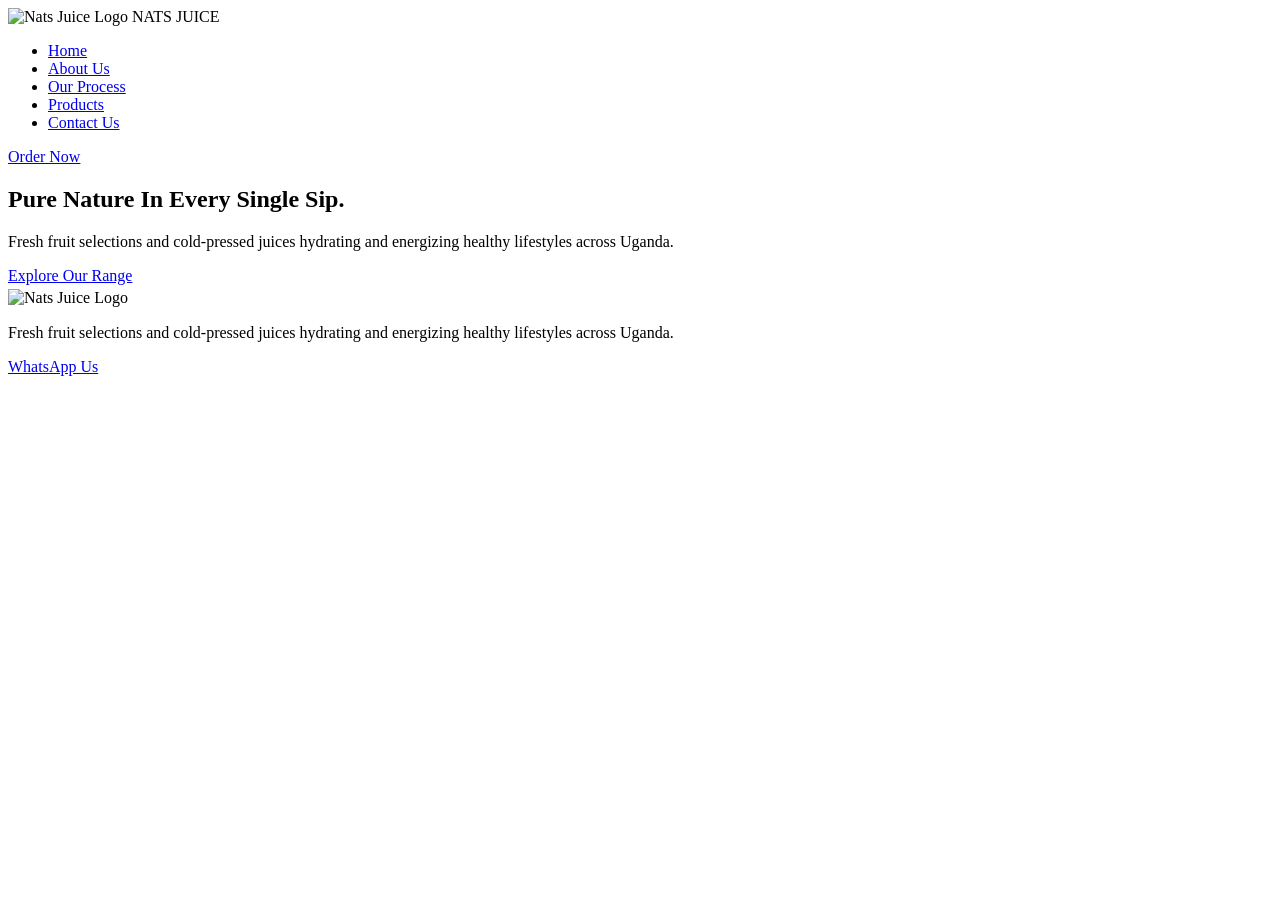
==== nracheal/index.html @ 3270e114 "Add files via upload" ====
<!DOCTYPE html>
<html lang="en">
<head>
    <meta charset="UTF-8">
    <meta name="viewport" content="width=device-width, initial-scale=1.0">
    <title>NATS JUICE | Fresh Fruits & Natural Juices</title>
    <link rel="stylesheet" href="style.css">
</head>
<body>

    <header class="main-header">
        <div class="container header-flex">
            <div class="logo">
                <img src="images/logo.png" alt="Nats Juice Logo" class="logo-img">
                <span class="logo-text">NATS JUICE</span>
            </div>
            <nav class="nav-menu">
                <ul>
                    <li><a href="index.html" class="active">Home</a></li>
                    <li><a href="about.html">About Us</a></li>
                    <li><a href="process.html">Our Process</a></li>
                    <li><a href="products.html">Products</a></li>
                    <li><a href="contact.html">Contact Us</a></li>
                </ul>
            </nav>
            <div class="header-cta">
                <a href="contact.html" class="btn-cta">Order Now</a>
            </div>
        </div>
    </header>

    <section class="hero-section">
        <div class="hero-overlay"></div>
        <div class="container hero-content">
            <h1>Pure Nature In Every Single Sip.</h1>
            <p>Fresh fruit selections and cold-pressed juices hydrating and energizing healthy lifestyles across Uganda.</p>
            <a href="products.html" class="btn-cta">Explore Our Range</a>
        </div>
    </section>

    <footer class="footer-compact">
        <div class="container footer-flex-compact">
            <div class="footer-brand-compact">
                <div class="logo">
                    <img src="images/logo.png" alt="Nats Juice Logo" class="logo-img" style="height: 32px;">
                    <span class="logo-text" style="color: #ffffff; font-size: 20px;">NATS JUICE</span>
                </div>
                <p>Fresh fruit selections and cold-pressed juices hydrating and energizing healthy lifestyles across Uganda.</p>
            </div>
            <div class="footer-socials-compact">
                <div class="social-icons-compact">
                    <a href="https://wa.me/256778732386" target="_blank" class="social-btn-compact whatsapp" aria-label="WhatsApp">
                        WhatsApp Us
                    </a>
                </div>
            </div>
        </div>
    </footer>

</body>
</html>
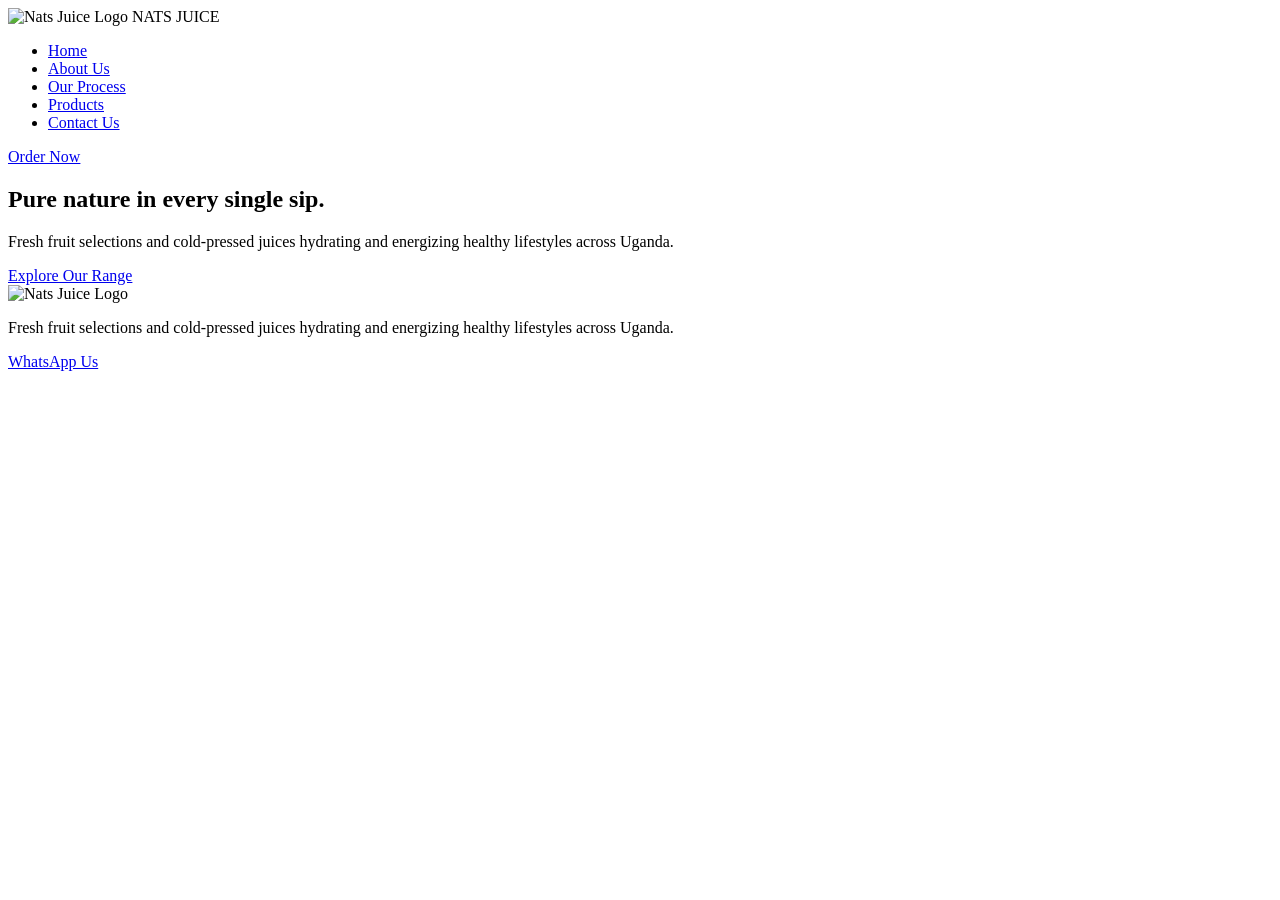
==== commit 6a7805d8: "Update index.html" ====
--- a/nracheal/index.html
+++ b/nracheal/index.html
@@ -8,6 +8,7 @@
 </head>
 <body>
 
+    <!-- Main Navigation Bar Layout -->
     <header class="main-header">
         <div class="container header-flex">
             <div class="logo">
@@ -29,21 +30,23 @@
         </div>
     </header>
 
+    <!-- Interactive Bold Hero Section -->
     <section class="hero-section">
         <div class="hero-overlay"></div>
         <div class="container hero-content">
-            <h1>Pure Nature In Every Single Sip.</h1>
+            <h1>Pure nature in every single sip.</h1>
             <p>Fresh fruit selections and cold-pressed juices hydrating and energizing healthy lifestyles across Uganda.</p>
             <a href="products.html" class="btn-cta">Explore Our Range</a>
         </div>
     </section>
 
+    <!-- Clean Footer Elements -->
     <footer class="footer-compact">
         <div class="container footer-flex-compact">
             <div class="footer-brand-compact">
                 <div class="logo">
-                    <img src="images/logo.png" alt="Nats Juice Logo" class="logo-img" style="height: 32px;">
-                    <span class="logo-text" style="color: #ffffff; font-size: 20px;">NATS JUICE</span>
+                    <img src="images/logo.png" alt="Nats Juice Logo" class="logo-img">
+                    <span class="logo-text" style="color: #ffffff;">NATS JUICE</span>
                 </div>
                 <p>Fresh fruit selections and cold-pressed juices hydrating and energizing healthy lifestyles across Uganda.</p>
             </div>
@@ -58,4 +61,4 @@
     </footer>
 
 </body>
-</html>+</html>
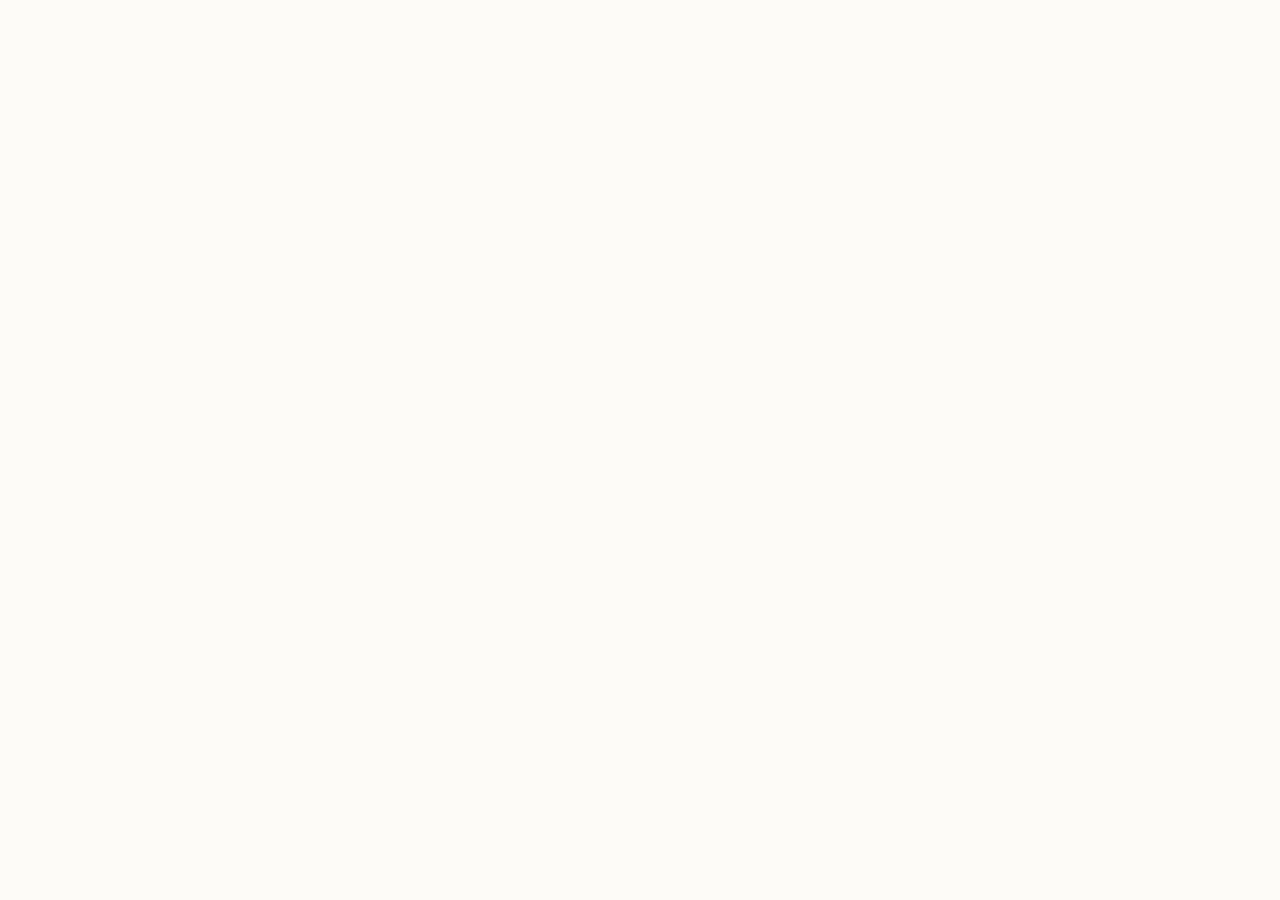
==== commit 3c370706: "Update index.html" ====
--- a/nracheal/index.html
+++ b/nracheal/index.html
@@ -3,62 +3,377 @@
 <head>
     <meta charset="UTF-8">
     <meta name="viewport" content="width=device-width, initial-scale=1.0">
-    <title>NATS JUICE | Fresh Fruits & Natural Juices</title>
-    <link rel="stylesheet" href="style.css">
-</head>
-<body>
-
-    <!-- Main Navigation Bar Layout -->
-    <header class="main-header">
-        <div class="container header-flex">
-            <div class="logo">
-                <img src="images/logo.png" alt="Nats Juice Logo" class="logo-img">
-                <span class="logo-text">NATS JUICE</span>
-            </div>
-            <nav class="nav-menu">
-                <ul>
-                    <li><a href="index.html" class="active">Home</a></li>
-                    <li><a href="about.html">About Us</a></li>
-                    <li><a href="process.html">Our Process</a></li>
-                    <li><a href="products.html">Products</a></li>
-                    <li><a href="contact.html">Contact Us</a></li>
-                </ul>
-            </nav>
-            <div class="header-cta">
-                <a href="contact.html" class="btn-cta">Order Now</a>
-            </div>
-        </div>
-    </header>
-
-    <!-- Interactive Bold Hero Section -->
-    <section class="hero-section">
-        <div class="hero-overlay"></div>
-        <div class="container hero-content">
-            <h1>Pure nature in every single sip.</h1>
-            <p>Fresh fruit selections and cold-pressed juices hydrating and energizing healthy lifestyles across Uganda.</p>
-            <a href="products.html" class="btn-cta">Explore Our Range</a>
-        </div>
-    </section>
-
-    <!-- Clean Footer Elements -->
-    <footer class="footer-compact">
-        <div class="container footer-flex-compact">
-            <div class="footer-brand-compact">
-                <div class="logo">
-                    <img src="images/logo.png" alt="Nats Juice Logo" class="logo-img">
-                    <span class="logo-text" style="color: #ffffff;">NATS JUICE</span>
-                </div>
-                <p>Fresh fruit selections and cold-pressed juices hydrating and energizing healthy lifestyles across Uganda.</p>
-            </div>
-            <div class="footer-socials-compact">
-                <div class="social-icons-compact">
-                    <a href="https://wa.me/256778732386" target="_blank" class="social-btn-compact whatsapp" aria-label="WhatsApp">
-                        WhatsApp Us
-                    </a>
-                </div>
-            </div>
-        </div>
-    </footer>
-
-</body>
-</html>
+    <title>NATS JUICE | Pure Farm To Bottle</title>
+    <style>
+        /* ==========================================================================
+           1. VARIABLES, BASE RESET & FONTS
+           ========================================================================== */
+        :root {
+            --primary-color: #2e7d32;     /* Fresh Leaf Green */
+            --secondary-color: #e48114;   /* Brand Orange */
+            --dark-color: #2d241e;        /* Earthy Charcoal */
+            --light-bg: #fdfbf7;          /* Clean Off-white */
+            --white: #ffffff;
+            --transition: all 0.3s cubic-bezier(0.25, 0.8, 0.25, 1);
+            --max-width: 1200px;
+        }
+
+        * {
+            margin: 0;
+            padding: 0;
+            box-sizing: border-box;
+            scroll-behavior: smooth;
+        }
+
+        body {
+            font-family: 'Segoe UI', system-ui, -apple-system, sans-serif;
+            line-height: 1.6;
+            color: var(--dark-color);
+            background-color: var(--light-bg);
+        }
+
+        .container {
+            width: 90%;
+            max-width: var(--max-width);
+            margin: 0 auto;
+        }
+
+        a {
+            text-decoration: none;
+            color: inherit;
+            transition: var(--transition);
+        }
+
+        ul {
+            list-style: none;
+        }
+
+        img {
+            max-width: 100%;
+            height: auto;
+            display: block;
+        }
+
+        section {
+            padding: 5rem 0;
+        }
+
+        /* ==========================================================================
+           2. REUSABLE COMPONENTS (BUTTONS & HEADINGS)
+           ========================================================================== */
+        .btn-cta {
+            display: inline-block;
+            padding: 0.9rem 2.2rem;
+            background-color: var(--secondary-color);
+            color: var(--white);
+            border-radius: 50px;
+            font-weight: 700;
+            text-transform: uppercase;
+            font-size: 0.85rem;
+            letter-spacing: 1px;
+            border: none;
+            cursor: pointer;
+            box-shadow: 0 4px 15px rgba(228, 129, 20, 0.3);
+        }
+
+        .btn-cta:hover {
+            background-color: #c96f0e;
+            transform: translateY(-2px);
+            box-shadow: 0 6px 20px rgba(228, 129, 20, 0.4);
+        }
+
+        .section-title {
+            font-size: 2.5rem;
+            text-align: center;
+            color: var(--primary-color);
+            margin-bottom: 1rem;
+            position: relative;
+            font-weight: 800;
+        }
+
+        .section-subtitle {
+            text-align: center;
+            max-width: 600px;
+            margin: 0 auto 3.5rem auto;
+            font-size: 1.1rem;
+            color: #665c54;
+        }
+
+        /* ==========================================================================
+           3. FIXED STICKY HEADER
+           ========================================================================== */
+        .main-header {
+            background-color: rgba(255, 255, 255, 0.96);
+            box-shadow: 0 2px 20px rgba(0, 0, 0, 0.05);
+            position: sticky;
+            top: 0;
+            z-index: 1000;
+            padding: 0.6rem 0;
+            backdrop-filter: blur(5px);
+        }
+
+        .header-flex {
+            display: flex;
+            justify-content: space-between;
+            align-items: center;
+        }
+
+        .logo {
+            display: flex;
+            align-items: center;
+            gap: 0.6rem;
+        }
+
+        .logo-img {
+            height: 48px;
+            width: auto;
+        }
+
+        .logo-text {
+            font-size: 1.4rem;
+            font-weight: 900;
+            color: var(--dark-color);
+            letter-spacing: 0.5px;
+        }
+        
+        .logo-text span {
+            color: var(--secondary-color);
+        }
+
+        .nav-menu ul {
+            display: flex;
+            gap: 2.2rem;
+        }
+
+        .nav-menu a {
+            font-weight: 600;
+            color: #5d534a;
+            padding: 0.5rem 0;
+            position: relative;
+            font-size: 0.95rem;
+        }
+
+        .nav-menu a:hover {
+            color: var(--primary-color);
+        }
+
+        .nav-menu a::after {
+            content: '';
+            position: absolute;
+            bottom: -2px;
+            left: 0;
+            width: 0;
+            height: 3px;
+            background-color: var(--primary-color);
+            border-radius: 2px;
+            transition: var(--transition);
+        }
+
+        .nav-menu a:hover::after {
+            width: 100%;
+        }
+
+        /* ==========================================================================
+           4. HERO SECTION
+           ========================================================================== */
+        .hero-section {
+            position: relative;
+            height: 85vh;
+            min-height: 550px;
+            background: url('home.jpg') no-repeat center center/cover;
+            display: flex;
+            align-items: center;
+        }
+
+        .hero-overlay {
+            position: absolute;
+            top: 0;
+            left: 0;
+            width: 100%;
+            height: 100%;
+            background: linear-gradient(135deg, rgba(0, 0, 0, 0.75) 0%, rgba(0, 0, 0, 0.3) 100%);
+            z-index: 1;
+        }
+
+        .hero-content {
+            position: relative;
+            z-index: 2;
+            color: var(--white);
+            max-width: 700px;
+        }
+
+        .hero-content h1 {
+            font-size: 3.8rem;
+            font-weight: 900;
+            line-height: 1.15;
+            margin-bottom: 1.5rem;
+            text-shadow: 0 4px 10px rgba(0,0,0,0.2);
+        }
+
+        .hero-content p {
+            font-size: 1.3rem;
+            margin-bottom: 2.5rem;
+            opacity: 0.95;
+            font-weight: 400;
+        }
+
+        /* ==========================================================================
+           5. ABOUT SECTION (SPLIT SPLASH)
+           ========================================================================== */
+        .about-section {
+            background-color: var(--white);
+        }
+
+        .grid-split {
+            display: grid;
+            grid-template-columns: 1fr 1fr;
+            gap: 4rem;
+            align-items: center;
+        }
+
+        .about-img-container img {
+            border-radius: 16px;
+            box-shadow: 0 10px 30px rgba(0,0,0,0.08);
+            width: 100%;
+            object-fit: cover;
+            height: 400px;
+        }
+
+        .about-text h3 {
+            font-size: 2rem;
+            color: var(--dark-color);
+            margin-bottom: 1.2rem;
+            font-weight: 800;
+        }
+
+        .about-text p {
+            font-size: 1.1rem;
+            color: #555;
+            margin-bottom: 1.5rem;
+        }
+
+        /* ==========================================================================
+           6. OUR PROCESS SECTION
+           ========================================================================== */
+        .process-section {
+            background-color: #f4eee7;
+        }
+
+        .process-banner {
+            width: 100%;
+            height: 350px;
+            object-fit: cover;
+            border-radius: 16px;
+            margin-bottom: 3rem;
+            box-shadow: 0 10px 25px rgba(0,0,0,0.05);
+        }
+
+        .process-steps {
+            display: grid;
+            grid-template-columns: repeat(3, 1fr);
+            gap: 2rem;
+        }
+
+        .step-card {
+            background: var(--white);
+            padding: 2.5rem 2rem;
+            border-radius: 12px;
+            text-align: center;
+            box-shadow: 0 4px 15px rgba(0,0,0,0.02);
+            transition: var(--transition);
+        }
+
+        .step-card:hover {
+            transform: translateY(-5px);
+            box-shadow: 0 10px 25px rgba(0,0,0,0.06);
+        }
+
+        .step-num {
+            width: 50px;
+            height: 50px;
+            background-color: var(--primary-color);
+            color: var(--white);
+            border-radius: 50%;
+            display: flex;
+            align-items: center;
+            justify-content: center;
+            font-size: 1.3rem;
+            font-weight: 700;
+            margin: 0 auto 1.5rem auto;
+        }
+
+        .step-card h4 {
+            font-size: 1.3rem;
+            margin-bottom: 0.8rem;
+            color: var(--dark-color);
+        }
+
+        /* ==========================================================================
+           7. PRODUCTS SECTION (STYLIZED PLACEHOLDERS)
+           ========================================================================== */
+        .products-section {
+            background-color: var(--white);
+        }
+
+        .products-grid {
+            display: grid;
+            grid-template-columns: repeat(3, 1fr);
+            gap: 2.5rem;
+        }
+
+        .product-card {
+            background: var(--light-bg);
+            border-radius: 16px;
+            overflow: hidden;
+            box-shadow: 0 4px 15px rgba(0,0,0,0.03);
+            border: 1px solid #f0e9e1;
+            transition: var(--transition);
+        }
+
+        .product-card:hover {
+            transform: scale(1.02);
+            box-shadow: 0 12px 30px rgba(0,0,0,0.08);
+        }
+
+        .product-visual {
+            height: 240px;
+            background: linear-gradient(to bottom, #fff5eb, #ffedd5);
+            display: flex;
+            align-items: center;
+            justify-content: center;
+            font-size: 4rem;
+        }
+
+        .product-info {
+            padding: 1.8rem;
+            text-align: center;
+        }
+
+        .product-info h4 {
+            font-size: 1.4rem;
+            margin-bottom: 0.5rem;
+            color: var(--dark-color);
+        }
+
+        .product-info p {
+            font-size: 0.95rem;
+            color: #666;
+            margin-bottom: 1.2rem;
+        }
+
+        .product-price {
+            font-size: 1.3rem;
+            font-weight: 800;
+            color: var(--primary-color);
+        }
+
+        /* ==========================================================================
+           8. CONTACT SECTION
+           ========================================================================== */
+        .contact-section {
+            background: linear-gradient(rgba(244, 238, 231, 0.9), rgba(244, 238, 231, 0.9)), url('contact.jpg') no-repeat center center/cover;
+        }
+
+        .contact-box {
+            background-color: var(--white);
+            max-width:
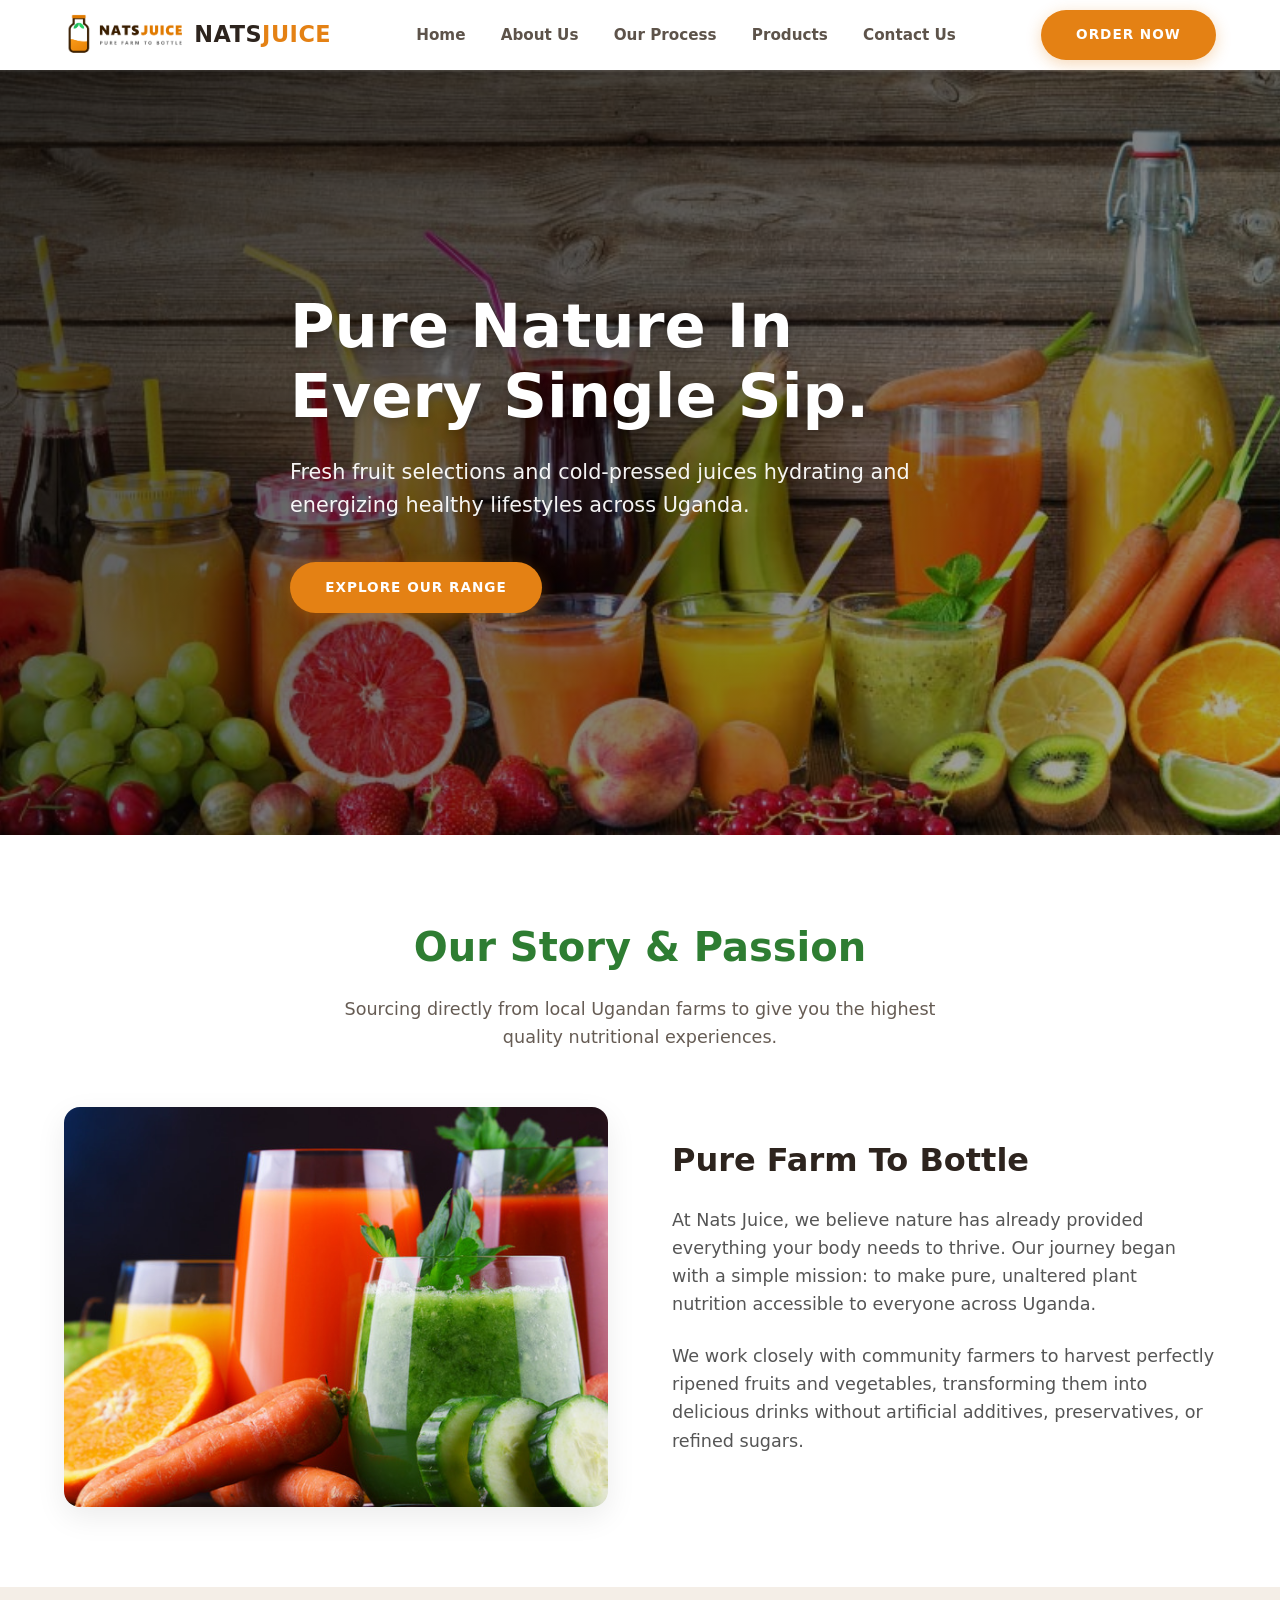
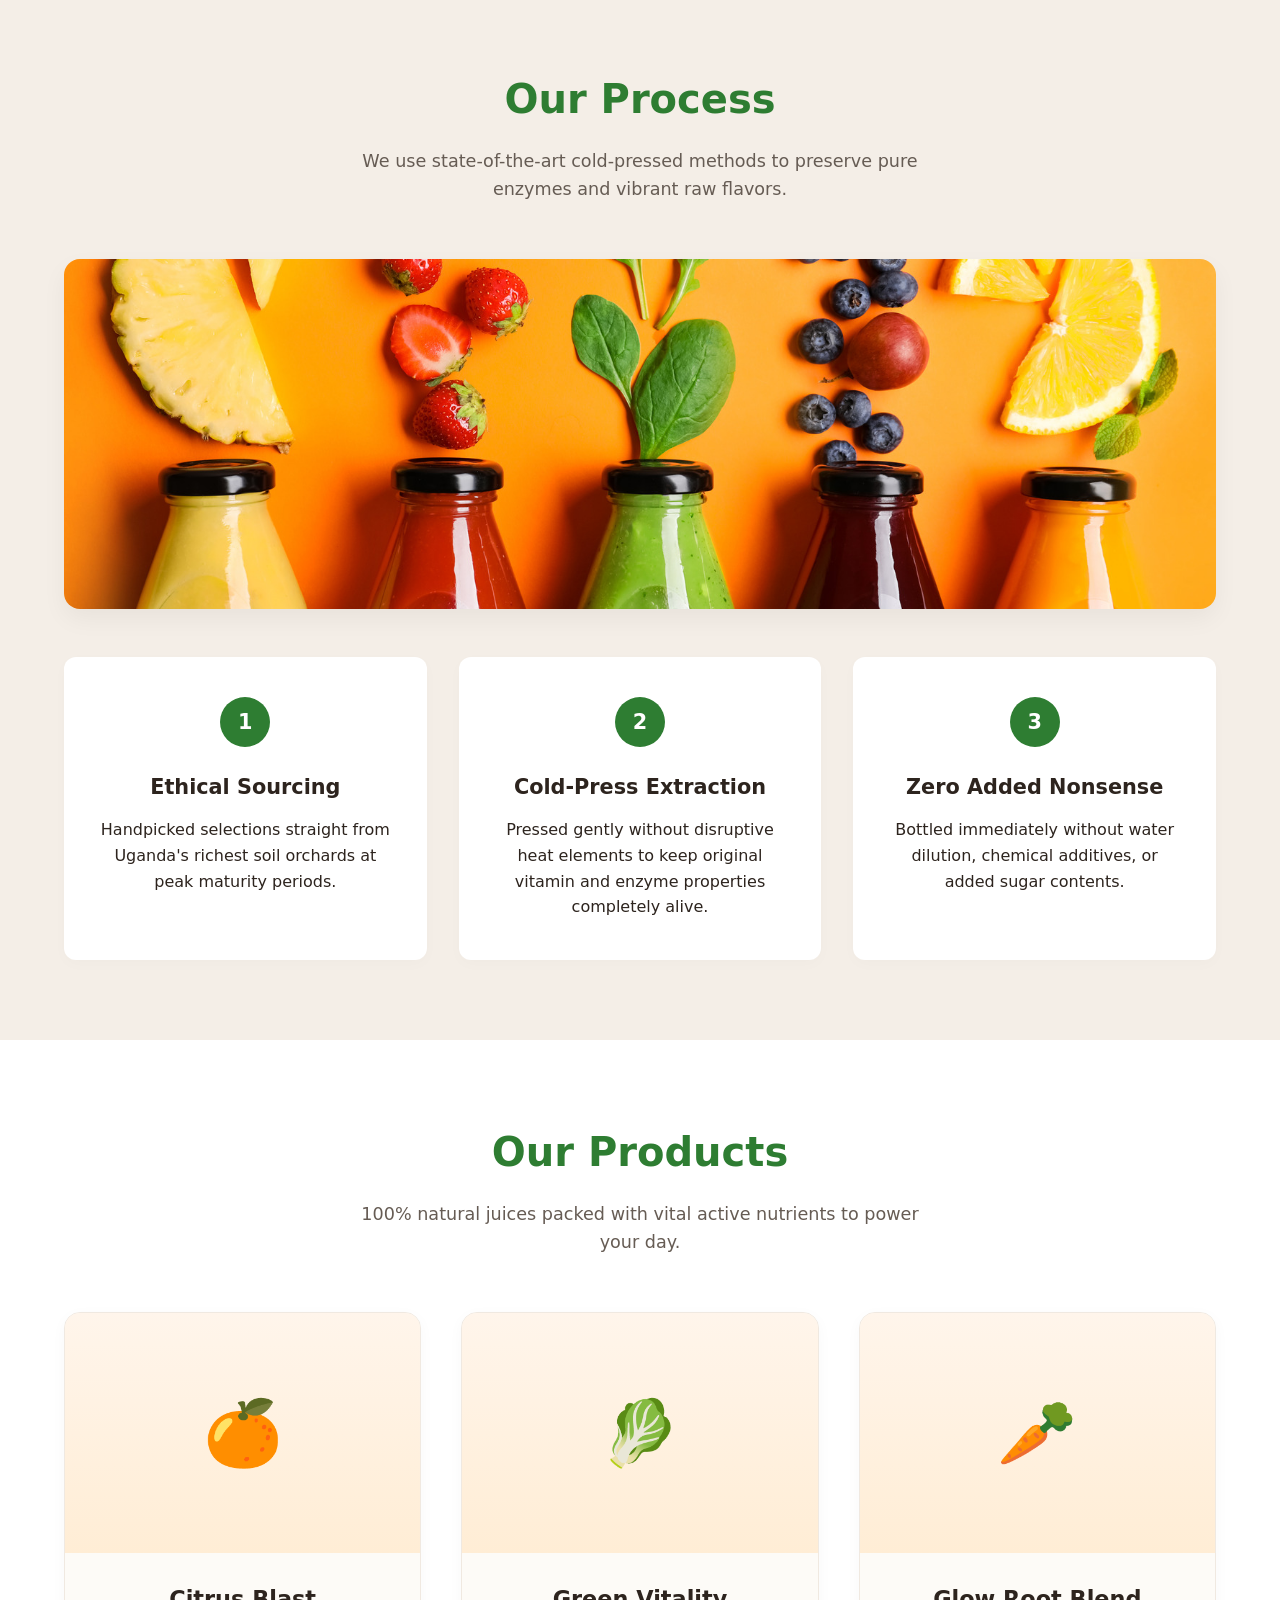
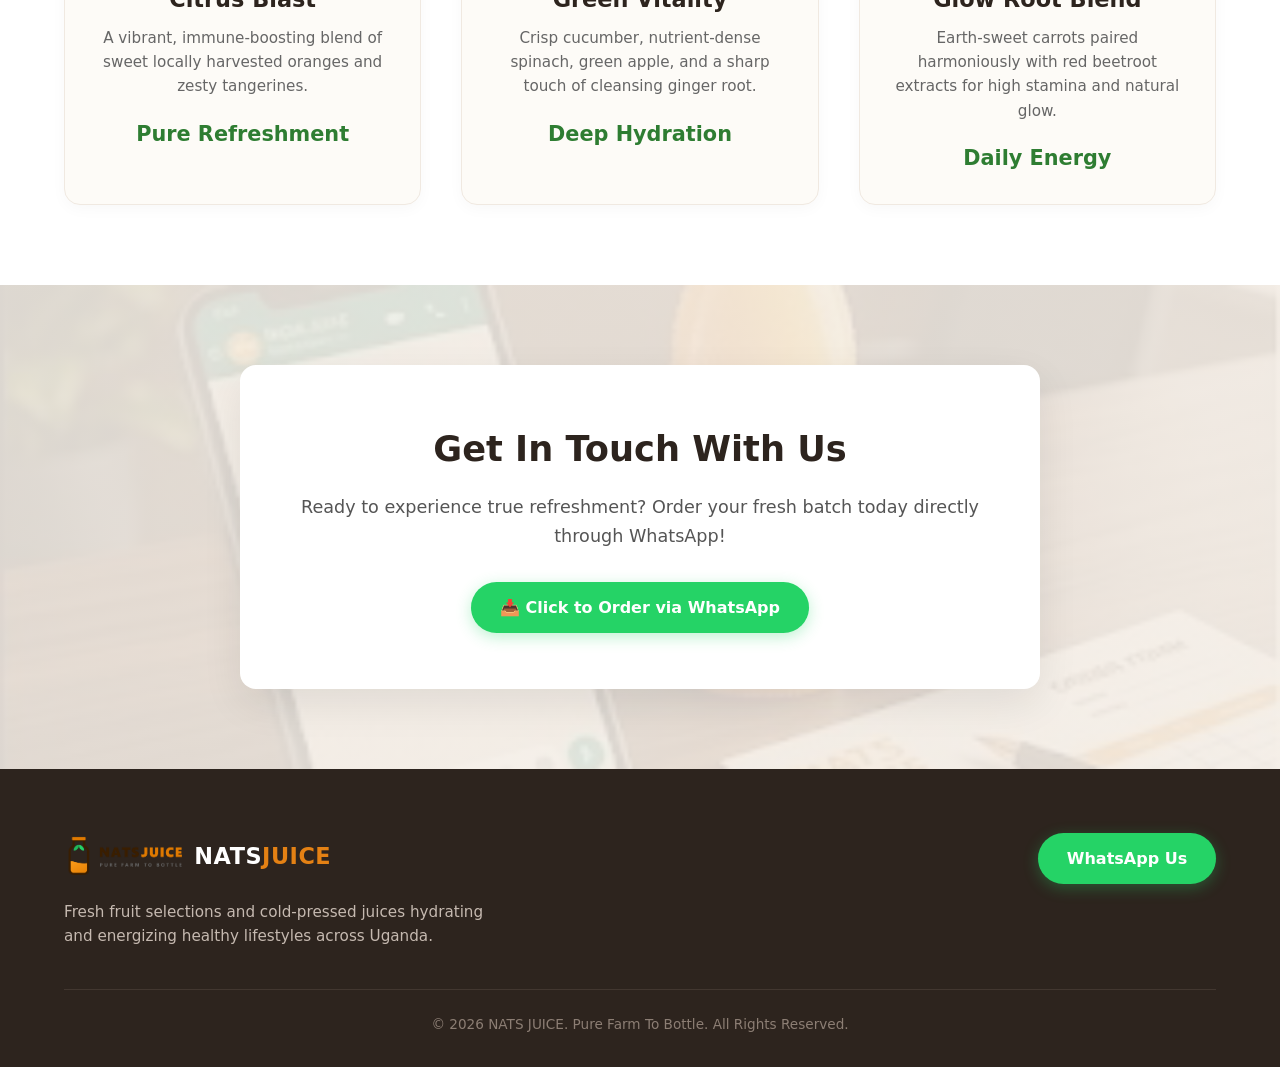
==== commit 61125fb6: "Update index.html" ====
--- a/nracheal/index.html
+++ b/nracheal/index.html
@@ -376,4 +376,269 @@
 
         .contact-box {
             background-color: var(--white);
-            max-width:
+            max-width: 800px;
+            margin: 0 auto;
+            border-radius: 16px;
+            overflow: hidden;
+            box-shadow: 0 15px 40px rgba(0,0,0,0.08);
+        }
+
+        .contact-content {
+            padding: 3.5rem;
+            text-align: center;
+        }
+
+        .contact-content h3 {
+            font-size: 2.2rem;
+            margin-bottom: 1rem;
+            color: var(--dark-color);
+        }
+
+        .contact-content p {
+            margin-bottom: 2rem;
+            color: #555;
+            font-size: 1.1rem;
+        }
+
+        /* ==========================================================================
+           9. COMPACT FOOTER
+           ========================================================================== */
+        .footer-compact {
+            background-color: var(--dark-color);
+            color: #c5b9b0;
+            padding: 4rem 0 2rem 0;
+        }
+
+        .footer-flex-compact {
+            display: flex;
+            justify-content: space-between;
+            align-items: flex-start;
+            gap: 3rem;
+            flex-wrap: wrap;
+            border-bottom: 1px solid #423730;
+            padding-bottom: 2.5rem;
+            margin-bottom: 1.5rem;
+        }
+
+        .footer-brand-compact {
+            max-width: 450px;
+        }
+
+        .footer-brand-compact p {
+            margin-top: 1.2rem;
+            font-size: 0.95rem;
+            line-height: 1.6;
+        }
+
+        .social-btn-compact.whatsapp {
+            display: inline-flex;
+            align-items: center;
+            background-color: #25d366;
+            color: var(--white);
+            padding: 0.8rem 1.8rem;
+            border-radius: 30px;
+            font-weight: 700;
+            font-size: 1rem;
+            box-shadow: 0 4px 15px rgba(37, 211, 102, 0.3);
+        }
+
+        .social-btn-compact.whatsapp:hover {
+            background-color: #1ebd58;
+            transform: translateY(-2px);
+        }
+
+        .footer-copy {
+            text-align: center;
+            font-size: 0.85rem;
+            color: #8c7e74;
+        }
+
+        /* ==========================================================================
+           10. RESPONSIVE MEDIA QUERIES
+           ========================================================================== */
+        @media (max-width: 992px) {
+            .grid-split {
+                grid-template-columns: 1fr;
+                gap: 2.5rem;
+            }
+            .process-steps, .products-grid {
+                grid-template-columns: repeat(2, 1fr);
+            }
+            .hero-content h1 { font-size: 3rem; }
+        }
+
+        @media (max-width: 768px) {
+            .header-flex {
+                flex-direction: column;
+                gap: 1.2rem;
+                padding: 1rem 0;
+            }
+            .nav-menu ul {
+                gap: 1.2rem;
+                flex-wrap: wrap;
+                justify-content: center;
+            }
+            .header-cta { display: none; }
+            .hero-section { height: 70vh; }
+            .hero-content h1 { font-size: 2.4rem; }
+            .process-steps, .products-grid {
+                grid-template-columns: 1fr;
+            }
+            .contact-content { padding: 2rem; }
+            .footer-flex-compact {
+                flex-direction: column;
+                align-items: center;
+                text-align: center;
+            }
+        }
+    </style>
+</head>
+<body>
+
+    <header class="main-header">
+        <div class="container header-flex">
+            <div class="logo">
+                <img src="logo.png" alt="Nats Juice Logo" class="logo-img">
+                <span class="logo-text">NATS<span>JUICE</span></span>
+            </div>
+            <nav class="nav-menu">
+                <ul>
+                    <li><a href="#home">Home</a></li>
+                    <li><a href="#about">About Us</a></li>
+                    <li><a href="#process">Our Process</a></li>
+                    <li><a href="#products">Products</a></li>
+                    <li><a href="#contact">Contact Us</a></li>
+                </ul>
+            </nav>
+            <div class="header-cta">
+                <a href="#contact" class="btn-cta">Order Now</a>
+            </div>
+        </div>
+    </header>
+
+    <section id="home" class="hero-section">
+        <div class="hero-overlay"></div>
+        <div class="container hero-content">
+            <h1>Pure Nature In Every Single Sip.</h1>
+            <p>Fresh fruit selections and cold-pressed juices hydrating and energizing healthy lifestyles across Uganda.</p>
+            <a href="#products" class="btn-cta">Explore Our Range</a>
+        </div>
+    </section>
+
+    <section id="about" class="about-section">
+        <div class="container">
+            <h2 class="section-title">Our Story & Passion</h2>
+            <p class="section-subtitle">Sourcing directly from local Ugandan farms to give you the highest quality nutritional experiences.</p>
+            
+            <div class="grid-split">
+                <div class="about-img-container">
+                    <img src="about.jpg" alt="Fresh wholesome fruits and natural juices mixture">
+                </div>
+                <div class="about-text">
+                    <h3>Pure Farm To Bottle</h3>
+                    <p>At Nats Juice, we believe nature has already provided everything your body needs to thrive. Our journey began with a simple mission: to make pure, unaltered plant nutrition accessible to everyone across Uganda.</p>
+                    <p>We work closely with community farmers to harvest perfectly ripened fruits and vegetables, transforming them into delicious drinks without artificial additives, preservatives, or refined sugars.</p>
+                </div>
+            </div>
+        </div>
+    </section>
+
+    <section id="process" class="process-section">
+        <div class="container">
+            <h2 class="section-title">Our Process</h2>
+            <p class="section-subtitle">We use state-of-the-art cold-pressed methods to preserve pure enzymes and vibrant raw flavors.</p>
+            
+            <img src="process.jpg" alt="Nats Juice Cold-Pressed Process Overview Banner" class="process-banner">
+            
+            <div class="process-steps">
+                <div class="step-card">
+                    <div class="step-num">1</div>
+                    <h4>Ethical Sourcing</h4>
+                    <p>Handpicked selections straight from Uganda's richest soil orchards at peak maturity periods.</p>
+                </div>
+                <div class="step-card">
+                    <div class="step-num">2</div>
+                    <h4>Cold-Press Extraction</h4>
+                    <p>Pressed gently without disruptive heat elements to keep original vitamin and enzyme properties completely alive.</p>
+                </div>
+                <div class="step-card">
+                    <div class="step-num">3</div>
+                    <h4>Zero Added Nonsense</h4>
+                    <p>Bottled immediately without water dilution, chemical additives, or added sugar contents.</p>
+                </div>
+            </div>
+        </div>
+    </section>
+
+    <section id="products" class="products-section">
+        <div class="container">
+            <h2 class="section-title">Our Products</h2>
+            <p class="section-subtitle">100% natural juices packed with vital active nutrients to power your day.</p>
+            
+            <div class="products-grid">
+                <div class="product-card">
+                    <div class="product-visual">🍊</div>
+                    <div class="product-info">
+                        <h4>Citrus Blast</h4>
+                        <p>A vibrant, immune-boosting blend of sweet locally harvested oranges and zesty tangerines.</p>
+                        <span class="product-price">Pure Refreshment</span>
+                    </div>
+                </div>
+                <div class="product-card">
+                    <div class="product-visual">🥬</div>
+                    <div class="product-info">
+                        <h4>Green Vitality</h4>
+                        <p>Crisp cucumber, nutrient-dense spinach, green apple, and a sharp touch of cleansing ginger root.</p>
+                        <span class="product-price">Deep Hydration</span>
+                    </div>
+                </div>
+                <div class="product-card">
+                    <div class="product-visual">🥕</div>
+                    <div class="product-info">
+                        <h4>Glow Root Blend</h4>
+                        <p>Earth-sweet carrots paired harmoniously with red beetroot extracts for high stamina and natural glow.</p>
+                        <span class="product-price">Daily Energy</span>
+                    </div>
+                </div>
+            </div>
+        </div>
+    </section>
+
+    <section id="contact" class="contact-section">
+        <div class="container">
+            <div class="contact-box">
+                <div class="contact-content">
+                    <h3>Get In Touch With Us</h3>
+                    <p>Ready to experience true refreshment? Order your fresh batch today directly through WhatsApp!</p>
+                    <a href="https://wa.me/256778732386" target="_blank" class="social-btn-compact whatsapp">
+                        📥 Click to Order via WhatsApp
+                    </a>
+                </div>
+            </div>
+        </div>
+    </section>
+
+    <footer class="footer-compact">
+        <div class="container">
+            <div class="footer-flex-compact">
+                <div class="footer-brand-compact">
+                    <div class="logo">
+                        <img src="logo.png" alt="Nats Juice Logo" class="logo-img">
+                        <span class="logo-text" style="color: #ffffff;">NATS<span>JUICE</span></span>
+                    </div>
+                    <p>Fresh fruit selections and cold-pressed juices hydrating and energizing healthy lifestyles across Uganda.</p>
+                </div>
+                <div class="footer-socials-compact">
+                    <a href="https://wa.me/256778732386" target="_blank" class="social-btn-compact whatsapp">
+                        WhatsApp Us
+                    </a>
+                </div>
+            </div>
+            <div class="footer-copy">
+                <p>&copy; 2026 NATS JUICE. Pure Farm To Bottle. All Rights Reserved.</p>
+            </div>
+        </div>
+    </footer>
+
+</body>
+</html>
